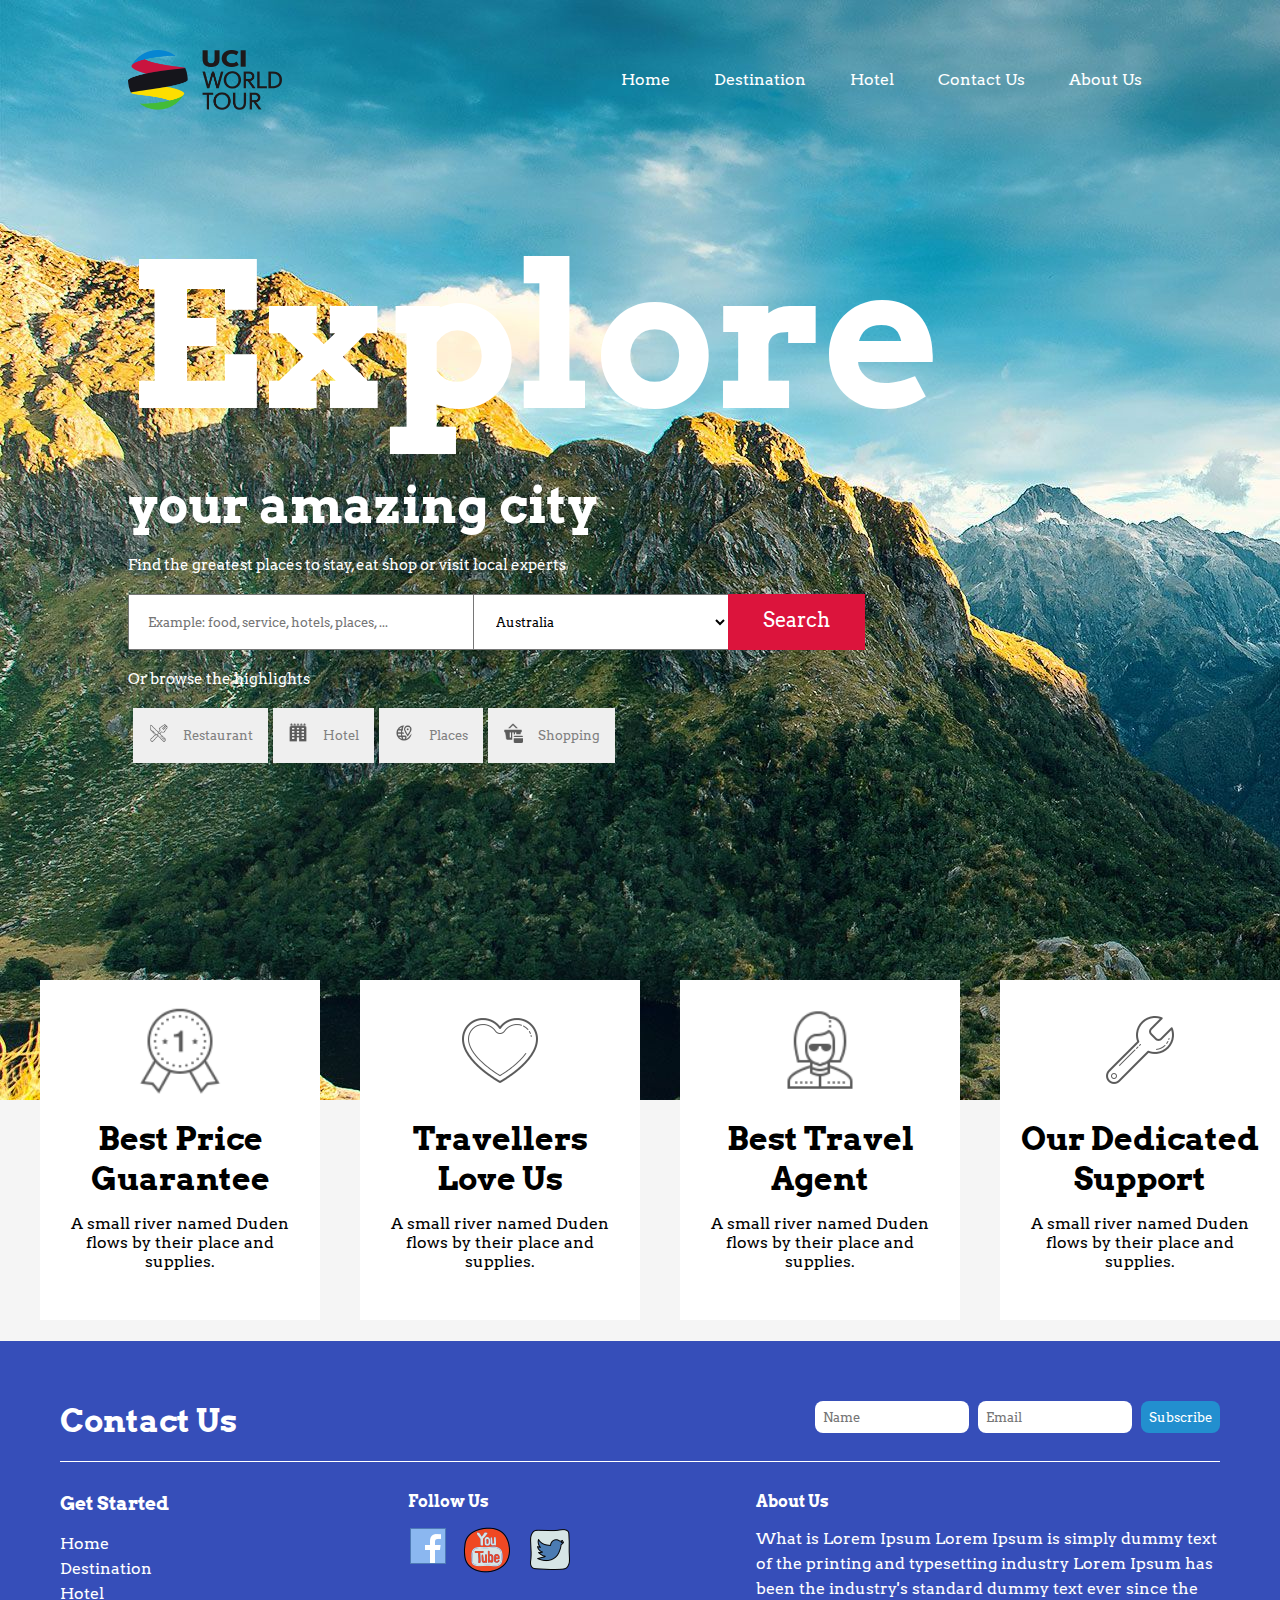
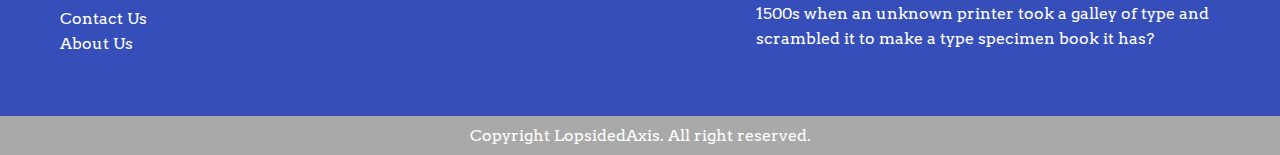
==== index.html @ 25aca49e "first commit" ====
<!DOCTYPE html>
<html class="no-js">
    <head>
        <meta charset="utf-8">
        <meta http-equiv="X-UA-Compatible" content="IE=edge">
        <title>Home</title>
        <meta name="description" content="">
        <meta name="viewport" content="width=device-width, initial-scale=1">

        <link href="https://fonts.googleapis.com/css2?family=Arvo&display=swap" rel="stylesheet">
        <link rel="stylesheet" href="./css/style.css">
    </head>
    <body>
        <header>
            <div class="for-nav">
                <img src="./images/UCI World Tour.png">
                <nav>
                    <a href='./index.html' target="_blank">Home</a>
                    <a href='./destinations.html' target="_blank">Destination</a>
                    <a href='./hotels.html' target="_blank">Hotel</a>
                    <a href="./contactus.html" target="_blank">Contact Us</a>
                    <a href="./aboutus.html" target="_blank">About Us</a>
                </nav>
                <div class="for-search">
                    <h1>Explore</h1>
                    <h3>your amazing city</h3>
                    <p>Find the greatest places to stay, eat shop or visit local experts</p>
                    <form>
                        <input type="text" placeholder="Example: food, service, hotels, places, ...">
                        <select>
                            <option>Australia</option>
                            <option>Cambodia</option>
                            <option>England</option>
                            <option>Malaysia</option>
                            <option>Indonesia</option>
                            <option>Russia</option>
                            <option>USA</option>
                        </select>
                        <button type="button">Search</button>
                    </form>
                    <p>Or browse the highlights</p>
                    <div class="for-group-of-button">
                        <button type="button">
                            <img src="./images/restaurant_64px.png">
                            <p>Restaurant</p>
                        </button>
                        <button type="button">
                            <img src="./images/hotel_50px.png">
                            <p>Hotel</p>
                        </button>
                        <button type="button">
                            <img src="./images/location_32px.png">
                            <p>Places</p>
                        </button>
                        <button type="button">
                            <img src="./images/shopping_30px.png">
                            <p>Shopping</p>
                        </button>
                    </div>
                </div>
            </div>
        </header>

        <div class="for-subheader">
            <div class="element">
                <img src="./images/best_seller_80px.png">
                <h1>Best Price Guarantee</h1>
                <p>A small river named Duden flows by their place and supplies.</p>
            </div>
            <div class="element">
                <img src="./images/love_100px.png">
                <h1>Travellers Love Us</h1>
                <p>A small river named Duden flows by their place and supplies.</p>
            </div>
            <div class="element">
                <img src="./images/agent_80px.png">
                <h1>Best Travel Agent</h1>
                <p>A small river named Duden flows by their place and supplies.</p>
            </div>
            <div class="element">
                <img src="./images/support_100px.png">
                <h1>Our Dedicated Support</h1>
                <p>A small river named Duden flows by their place and supplies.</p>
            </div>
        </div>

        <footer>
            <div class='first-footer-row'>
                <div class="for-contact-us">
                    <h1>Contact Us</h1>
                </div>
                <div class="for-subscribe">
                    <form>
                        <input type="text" id='txtName' name="txtName" placeholder="Name">
                        <input type="text" id='txtEmail' name="txtEmail" placeholder="Email">
                        <button type="button">Subscribe</button>
                    </form>
                </div>
            </div>
            <div class="second-footer-row">
                <div class="first-column">
                    <h3>Get Started</h3>
                    <ul>
                        <li><a href="./index.html" target="_blank">Home</a></li>
                        <li><a href='./destinations.html' target="_blank">Destination</a></li>
                        <li><a href='./hotels.html' target="_blank">Hotel</a></li>
                        <li><a href="./contactus.html" target="_blank">Contact Us</a></li>
                        <li><a href="./aboutus.html" target="_blank">About Us</a></li>
                    </ul>
                </div>
                <div class="second-column">
                    <h4>Follow Us</h4>
                    <ul>
                        <li><a href="https://web.facebook.com/?_rdc=1&_rdr" target="_blank"><img src="./images/facebook_old_40px.png"></a></li>
                        <li><a href="https://www.youtube.com/" target="_blank"><img src="./images/youtube_48px.png"></a></li>
                        <li><a href="https://twitter.com/explore" target="_blank"><img src="./images/twitter_48px.png"></a></li>
                    </ul>
                </div>
                <div class="third-column">
                    <h4>About Us</h4>
                    <p>
                        What is Lorem Ipsum Lorem Ipsum is simply dummy text of the printing and typesetting industry Lorem Ipsum has been the industry's standard 
                        dummy text ever since the 1500s when an unknown printer took a galley of type and scrambled it to make a type specimen book it has?
                    </p>
                </div>
            </div>
        </footer>
        
        <div id="for-copyright">
            <p>Copyright LopsidedAxis. All right reserved.</p>
        </div>

        <script src="" async defer></script>
    </body>
</html>
---- css/style.css ----
* {
    margin: 0;
    padding: 0;

    font-family: 'Arvo', serif;
}

body {
    background-color: #f5f5f5;
}

header {
    height: 1000px;
    background-image: url('../images/Landscape 1.jpg');
    padding: 50px 10%;
}

header .for-nav img {
    height: 60px;
}

header .for-nav nav {
    margin-top: 20px;
    float: right;
    color: white;
}

header .for-nav nav a {
    color: white;
    text-decoration: none;
    padding: 10px;
    margin-right: 20px;
}

header .for-nav nav a:last-child {
    margin-right: 0px;
}

header .for-nav nav a:hover {
    transition: 0.5s;
    border-radius: 10px;
    padding: 10px;
    background-color: white;
    color: gray;
}

header .for-nav .for-search {
    margin-top: 100px;
    color: white;
}

header .for-nav .for-search h1 {
    font-size: 200px;
}

header .for-nav .for-search h3 {
    font-size: 50px;
}

header .for-nav .for-search p {
    margin-top: 20px;
    font-size: 15px;
    margin-bottom: 20px;
}

header .for-nav .for-search form input {
    padding: 18px;
    margin-right: -6px;
    width: 30%;
}

header .for-nav .for-search form select {
    padding: 18px;
    margin-right: -5px;
    width: 25%;
}

header .for-nav .for-search form button {
    padding: 14px 35px 17px 35px;
    background-color: crimson;
    color: white;
    border: none;
    font-size: 20px;
}

header .for-nav .for-search form button:hover {
    transition: 0.5s;
    background-color: rgb(151, 20, 46);
}

header .for-nav .for-search .for-group-of-button img {
    margin-top: 15px;
    height: 20px;
}

header .for-nav .for-search .for-group-of-button p {
    float: right;
    margin-top: 20px;
    margin-left: 15px;
    font-size: 13px;
}

header .for-nav .for-search .for-group-of-button button {
    padding: 0px 15px;
    color: grey;
    border: none;
    align-items: middle;
    float: left;
    margin-left: 5px;
}

header .for-nav .for-search .for-group-of-button button:hover {
    background-color: rgb(211, 198, 175);
    transition: 0.5s;
}

.for-subheader {
    margin-top: -120px;
    left: 50%;
    display: flex;
    justify-content: center;
}

.for-subheader .element{
    height: 300px;
    background-color: white;
    width: 260px;
    padding: 20px;
    text-align: center;
    float: left;
    margin-left: 40px;
    margin-bottom: 1px;
}

.for-subheader .element:hover {
    transition: 0.5s;
    border: 1px solid gray;
}

.for-subheader .element img{
    height: 100px;
}

.for-subheader .element img,h1{
    margin-bottom: 15px;
}

footer {
    clear: both;
    margin-top: 20px;
    padding: 60px;
    background-color: #364EB9;
    color: white;
    overflow: auto;
}

footer .first-footer-row .for-contact-us {
    float: left;
}

footer .first-footer-row .for-subscribe {
    float: right;
}

footer .first-footer-row .for-subscribe form input {
    padding: 8px;
    border-radius: 8px;
    border: none;
    margin-right: 5px;
}

footer .first-footer-row .for-subscribe form button {
    padding: 8px;
    border-radius: 8px;
    border: none;
    background-color: #228FCF;
    color: white;
}

footer .first-footer-row .for-subscribe form button:hover {
    background-color: darkorange;
    transition: 0.5s;
}

footer .second-footer-row {
    margin-top: 60px;
    margin-bottom: 60px;
    color: white;
    border-top: 1px solid white;
}

footer .second-footer-row div {
    float: left;
    width: 30%;
    margin-top: 30px;
}

footer .second-footer-row div:first-child {
    margin-left: 0%;
}

footer .second-footer-row div:last-child {
    width: 40%;
}

footer .second-footer-row .first-column ul {
    margin-top: 15px;
    text-decoration: none;
    list-style-type: none;
    line-height: 25px;
}

footer .second-footer-row .first-column ul li a {
    text-decoration: none;
    color: white;
}

footer .second-footer-row .second-column ul {
    margin-top: 15px;
    list-style-type: none;
}

footer .second-footer-row .second-column ul li {
    float: left;
    margin-left: 15px;
}

footer .second-footer-row .second-column ul li:first-child {
    margin-left: 0px;
}

footer .second-footer-row .third-column p {
    margin-top: 15px;
    line-height: 25px;
}

#for-copyright {
    clear: both;
    text-align: center;
    background-color: darkgray;
}

#for-copyright p {
    padding: 10px;
    color: white;
}
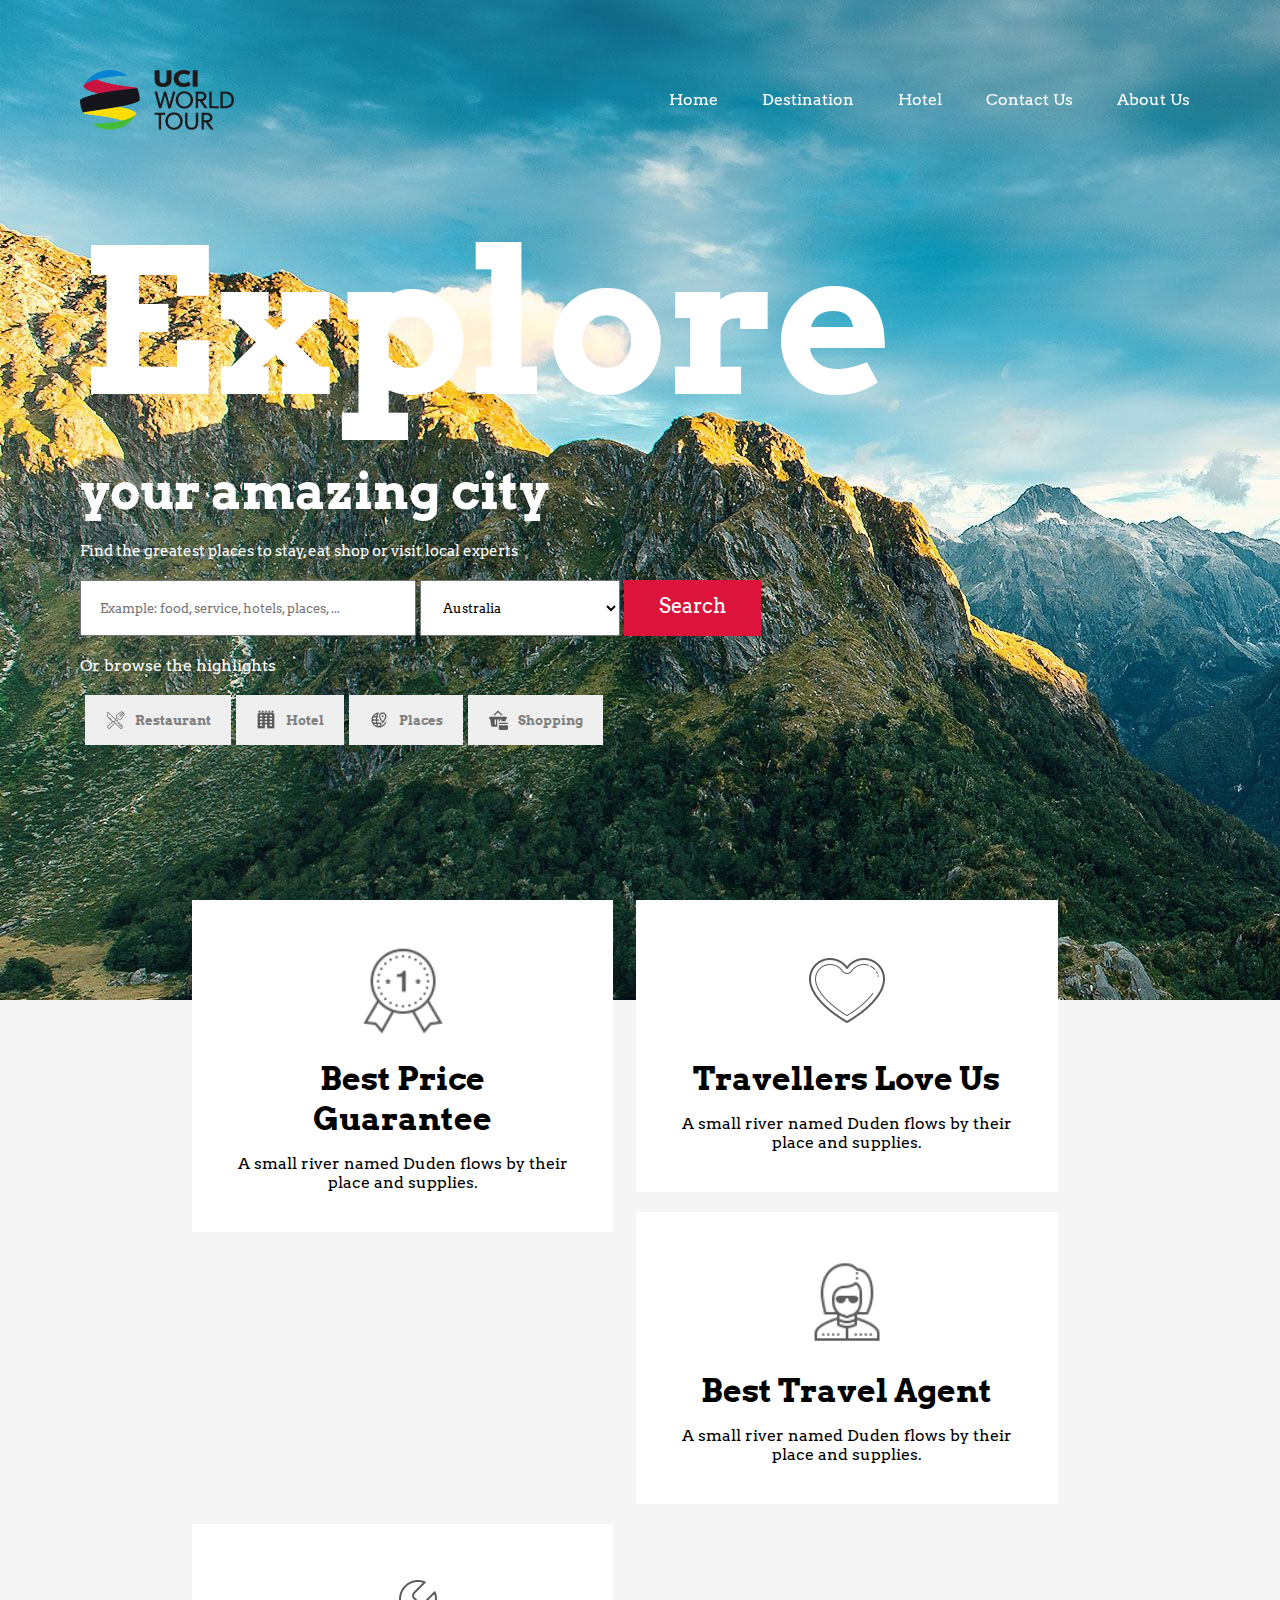
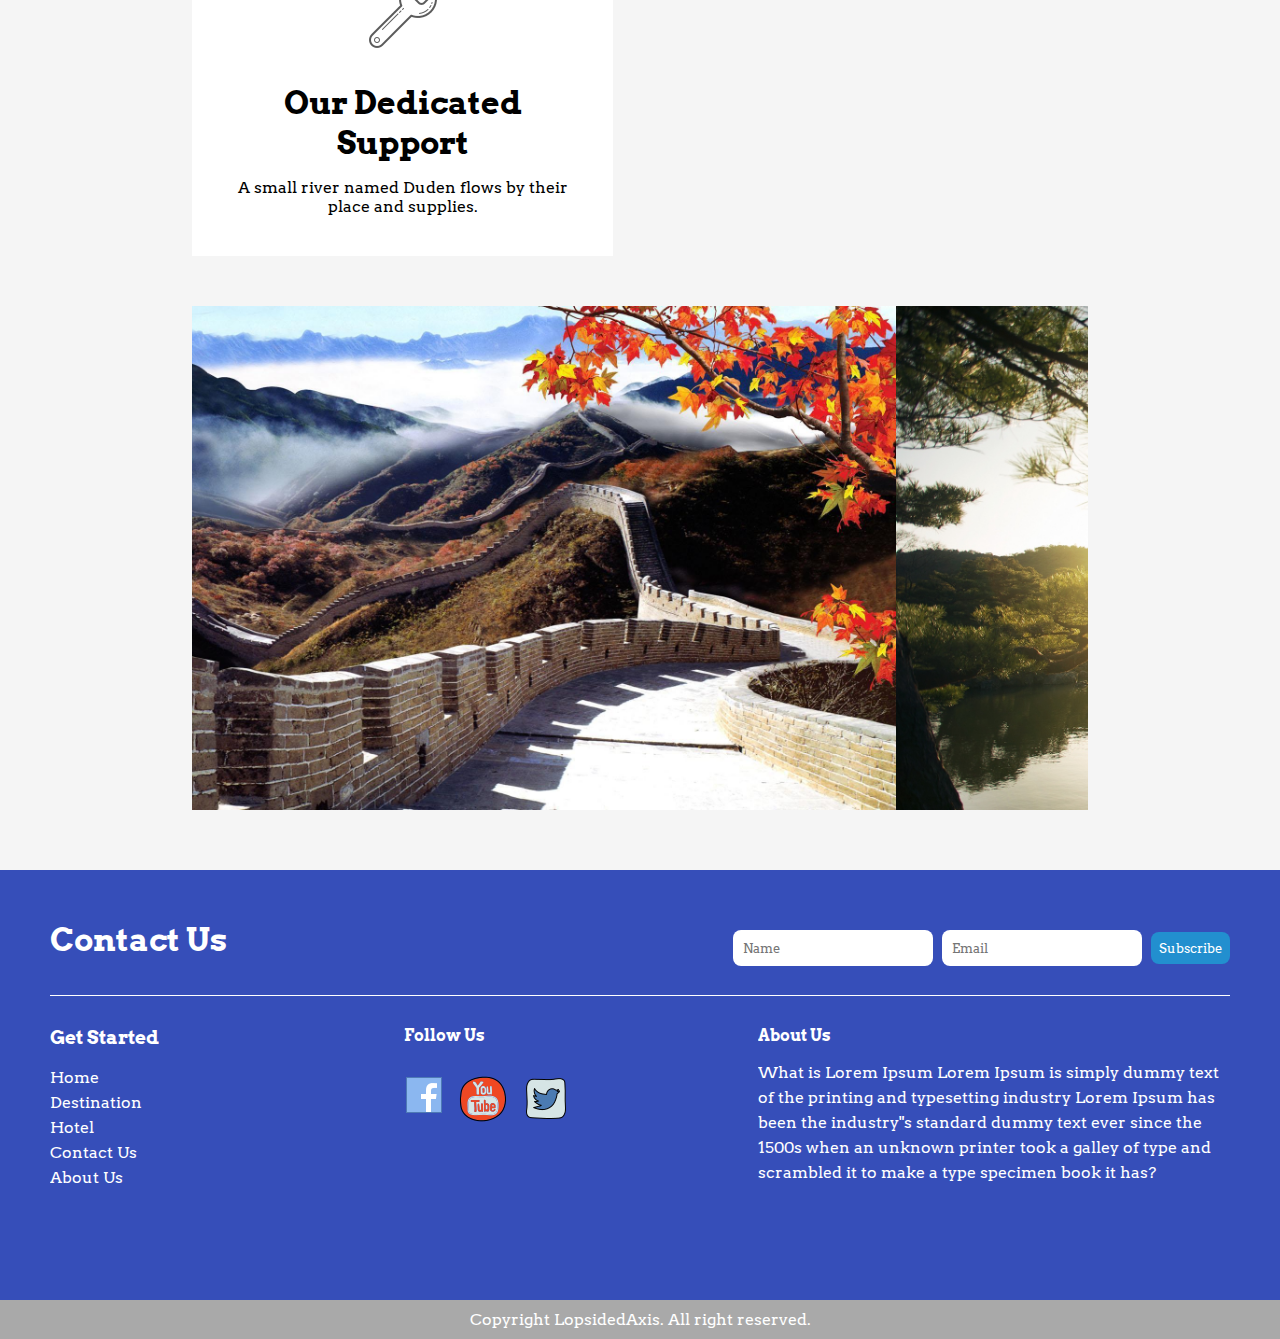
==== commit 1376e6ba: "uploading existing file" ====
--- a/index.html
+++ b/index.html
@@ -8,91 +8,132 @@
         <meta name="viewport" content="width=device-width, initial-scale=1">
 
         <link href="https://fonts.googleapis.com/css2?family=Arvo&display=swap" rel="stylesheet">
-        <link rel="stylesheet" href="./css/style.css">
+        <link rel="stylesheet" href="style-for-header.css">
+        <link rel="stylesheet" href="style-for-index.css">
+        <link rel="stylesheet" href="style-for-slider.css">
+        <link rel="stylesheet" href="style-for-footer.css">
     </head>
     <body>
         <header>
             <div class="for-nav">
-                <img src="./images/UCI World Tour.png">
+                <img src="UCI World Tour.png">
                 <nav>
-                    <a href='./index.html' target="_blank">Home</a>
-                    <a href='./destinations.html' target="_blank">Destination</a>
-                    <a href='./hotels.html' target="_blank">Hotel</a>
-                    <a href="./contactus.html" target="_blank">Contact Us</a>
-                    <a href="./aboutus.html" target="_blank">About Us</a>
+                    <a href="index.html">Home</a>
+                    <a href="destinations.html">Destination</a>
+                    <a href="hotels.html">Hotel</a>
+                    <a href="contactus.html">Contact Us</a>
+                    <a href="aboutus.html">About Us</a>
                 </nav>
-                <div class="for-search">
-                    <h1>Explore</h1>
-                    <h3>your amazing city</h3>
-                    <p>Find the greatest places to stay, eat shop or visit local experts</p>
-                    <form>
-                        <input type="text" placeholder="Example: food, service, hotels, places, ...">
-                        <select>
-                            <option>Australia</option>
-                            <option>Cambodia</option>
-                            <option>England</option>
-                            <option>Malaysia</option>
-                            <option>Indonesia</option>
-                            <option>Russia</option>
-                            <option>USA</option>
-                        </select>
-                        <button type="button">Search</button>
-                    </form>
+
+                <div class="for-sidebar-menu">
+                    <input type="checkbox" class="openSidebarMenu" id="openSidebarMenu">
+                    <label for="openSidebarMenu" class="sidebarIconToggle">
+                        <div class="spinner diagonal part-1"></div>
+                        <div class="spinner horizontal"></div>
+                        <div class="spinner diagonal part-2"></div>
+                    </label>
+                    <div id="sidebarMenu">
+                        <ul class="sidebarMenuInner">
+                            <li><a href="index.html">Home</a></li>
+                            <li><a href="destinations.html">Destination</a></li>
+                            <li><a href="hotels.html">Hotel</a></li>
+                            <li><a href="contactus.html">Contact Us</a></li>
+                            <li><a href="aboutus.html">About</a></li>
+                        </ul>
+                    </div>
+                </div>
+            </div>
+
+            <div class="for-search">
+                <h1>Explore</h1>
+                <h3>your amazing city</h3>
+                <p class="for-third-subtitle">Find the greatest places to stay, eat shop or visit local experts</p>
+
+                <form>
+                    <input type="text" placeholder="Example: food, service, hotels, places, ...">
+                    <select>
+                        <option>Australia</option>
+                        <option>Cambodia</option>
+                        <option>England</option>
+                        <option>Malaysia</option>
+                        <option>Indonesia</option>
+                        <option>Russia</option>
+                        <option>USA</option>
+                    </select>
+                    <button type="button">Search</button>
+                </form>
+               
+                <div class="for-group-of-button">
                     <p>Or browse the highlights</p>
-                    <div class="for-group-of-button">
-                        <button type="button">
-                            <img src="./images/restaurant_64px.png">
-                            <p>Restaurant</p>
-                        </button>
-                        <button type="button">
-                            <img src="./images/hotel_50px.png">
-                            <p>Hotel</p>
-                        </button>
-                        <button type="button">
-                            <img src="./images/location_32px.png">
-                            <p>Places</p>
-                        </button>
-                        <button type="button">
-                            <img src="./images/shopping_30px.png">
-                            <p>Shopping</p>
-                        </button>
-                    </div>
+                    
+                    <button type="button">
+                        <img src="restaurant_64px.png">
+                        <h4>Restaurant</h4>
+                    </button>
+                    <button type="button">
+                        <img src="hotel_50px.png">
+                        <h4>Hotel</h4>
+                    </button>
+                    <button type="button">
+                        <img src="location_32px.png">
+                        <h4>Places</h4>
+                    </button>
+                    <button type="button">
+                        <img src="shopping_30px.png">
+                        <h4>Shopping</h4>
+                    </button>
                 </div>
             </div>
         </header>
 
         <div class="for-subheader">
             <div class="element">
-                <img src="./images/best_seller_80px.png">
+                <img src="best_seller_80px.png">
                 <h1>Best Price Guarantee</h1>
                 <p>A small river named Duden flows by their place and supplies.</p>
             </div>
             <div class="element">
-                <img src="./images/love_100px.png">
+                <img src="love_100px.png">
                 <h1>Travellers Love Us</h1>
                 <p>A small river named Duden flows by their place and supplies.</p>
             </div>
             <div class="element">
-                <img src="./images/agent_80px.png">
+                <img src="agent_80px.png">
                 <h1>Best Travel Agent</h1>
                 <p>A small river named Duden flows by their place and supplies.</p>
             </div>
             <div class="element">
-                <img src="./images/support_100px.png">
+                <img src="support_100px.png">
                 <h1>Our Dedicated Support</h1>
                 <p>A small river named Duden flows by their place and supplies.</p>
             </div>
         </div>
 
+        <div class="container">
+            <div class="leftside"></div>
+            <div class="slider">
+                <img src="Destination 1.jpg">
+                <img src="Destination 2.jpg">
+                <img src="Destination 3.jpg">
+                <img src="Destination 4.jpg">
+                <img src="Destination 5.jpg">
+            </div>
+            <div class="rightside"></div>
+        </div>
+
+        <div class="for-content">
+            
+        </div>
+
         <footer>
-            <div class='first-footer-row'>
+            <div class="first-footer-row">
                 <div class="for-contact-us">
                     <h1>Contact Us</h1>
                 </div>
                 <div class="for-subscribe">
                     <form>
-                        <input type="text" id='txtName' name="txtName" placeholder="Name">
-                        <input type="text" id='txtEmail' name="txtEmail" placeholder="Email">
+                        <input type="text" id="txtName" name="txtName" placeholder="Name">
+                        <input type="text" id="txtEmail" name="txtEmail" placeholder="Email">
                         <button type="button">Subscribe</button>
                     </form>
                 </div>
@@ -101,25 +142,27 @@
                 <div class="first-column">
                     <h3>Get Started</h3>
                     <ul>
-                        <li><a href="./index.html" target="_blank">Home</a></li>
-                        <li><a href='./destinations.html' target="_blank">Destination</a></li>
-                        <li><a href='./hotels.html' target="_blank">Hotel</a></li>
-                        <li><a href="./contactus.html" target="_blank">Contact Us</a></li>
-                        <li><a href="./aboutus.html" target="_blank">About Us</a></li>
+                        <li><a href="index.html">Home</a></li>
+                        <li><a href="destinations.html">Destination</a></li>
+                        <li><a href="hotels.html">Hotel</a></li>
+                        <li><a href="contactus.html">Contact Us</a></li>
+                        <li><a href="aboutus.html">About Us</a></li>
                     </ul>
                 </div>
                 <div class="second-column">
                     <h4>Follow Us</h4>
-                    <ul>
-                        <li><a href="https://web.facebook.com/?_rdc=1&_rdr" target="_blank"><img src="./images/facebook_old_40px.png"></a></li>
-                        <li><a href="https://www.youtube.com/" target="_blank"><img src="./images/youtube_48px.png"></a></li>
-                        <li><a href="https://twitter.com/explore" target="_blank"><img src="./images/twitter_48px.png"></a></li>
-                    </ul>
+                    <div class="for-image">
+                        <ul>
+                            <li><a href="https://web.facebook.com/?_rdc=1&_rdr" target="_blank"><img src="facebook_old_40px.png"></a></li>
+                            <li><a href="https://www.youtube.com/" target="_blank"><img src="youtube_48px.png"></a></li>
+                            <li><a href="https://twitter.com/explore" target="_blank"><img src="twitter_48px.png"></a></li>
+                        </ul>
+                    </div>
                 </div>
                 <div class="third-column">
                     <h4>About Us</h4>
                     <p>
-                        What is Lorem Ipsum Lorem Ipsum is simply dummy text of the printing and typesetting industry Lorem Ipsum has been the industry's standard 
+                        What is Lorem Ipsum Lorem Ipsum is simply dummy text of the printing and typesetting industry Lorem Ipsum has been the industry"s standard 
                         dummy text ever since the 1500s when an unknown printer took a galley of type and scrambled it to make a type specimen book it has?
                     </p>
                 </div>
@@ -130,6 +173,6 @@
             <p>Copyright LopsidedAxis. All right reserved.</p>
         </div>
 
-        <script src="" async defer></script>
+        <script src="app.js"></script>
     </body>
 </html>--- a/style-for-header.css
+++ b/style-for-header.css
@@ -0,0 +1,218 @@
+header .for-nav {
+    position: fixed;
+    width: 100%;
+    height: 60px;
+    padding: 20px;
+} 
+
+header .for-nav img {
+    position: fixed;
+    height: 60px;
+    left: 80px;
+}
+
+header .for-nav nav {
+    position: fixed;
+    margin-top: 20px;
+    float: right;
+    color: white;
+    margin-right: 0;
+    top: 70px;
+    right: 80px;
+}
+
+header .for-nav nav a {
+    color: white;
+    text-decoration: none;
+    padding: 10px;
+    margin-right: 20px;
+    text-decoration: none;
+}
+
+header .for-nav nav a:last-child {
+    margin-right: 0px;
+}
+
+header .for-nav nav a:hover {
+    transition: 0.5s;
+    border-radius: 10px;
+    padding: 10px;
+    background-color: white;
+    color: gray;
+}
+
+/* --------------------------------------------------------------------------------------------- */
+
+#sidebarMenu {
+    height: 100%;
+    position: fixed;
+    top: 100px;
+    right: 0;
+    width: 250px;
+    margin-top: 60px;
+    transform: translateX(250px);
+    transition: transform 250ms ease-in-out;
+    background: linear-gradient(180deg, #FC466B 0%, #3F5EFB 100%);
+  }
+  
+  .sidebarMenuInner {
+    margin: 0;
+    padding: 0;
+    border-top: 1px solid rgba(255, 255, 255, 0.10);
+  }
+  
+  .sidebarMenuInner li {
+    list-style: none;
+    color: #fff;
+    text-transform: uppercase;
+    font-weight: bold;
+    padding: 20px;
+    cursor: pointer;
+    border-bottom: 1px solid rgba(255, 255, 255, 0.10);
+  }
+  
+  .sidebarMenuInner li span {
+    display: block;
+    font-size: 14px;
+    color: rgba(255, 255, 255, 0.50);
+  }
+  
+  .sidebarMenuInner li a {
+    color: #fff;
+    text-transform: uppercase;
+    font-weight: bold;
+    cursor: pointer;
+    text-decoration: none;
+  }
+  
+  .for-sidebar-menu {
+    display: none;
+  }
+  
+  input[type="checkbox"]:checked ~ #sidebarMenu { transform: translateX(0) }
+
+  input[type=checkbox] {
+    transition: all 0.3s;
+    box-sizing: border-box;
+    display: none;
+  }
+  
+  .sidebarIconToggle {
+    transition: all 0.3s;
+    box-sizing: border-box;
+    cursor: pointer;
+    position: absolute;
+    z-index: 99;
+    height: 100%;
+    width: 100%;
+    top: 40px;
+    right: 100px;
+    height: 22px;
+    width: 22px;
+  }
+  
+  .spinner {
+    transition: all 0.3s;
+    box-sizing: border-box;
+    position: absolute;
+    height: 3px;
+    width: 100%;
+    background-color: #fff;
+  }
+  
+  .horizontal {
+    transition: all 0.3s;
+    box-sizing: border-box;
+    position: relative;
+    float: left;
+    margin-top: 3px;
+  }
+  
+  .diagonal.part-1 {
+    position: relative;
+    transition: all 0.3s;
+    box-sizing: border-box;
+    float: left;
+  }
+  
+  .diagonal.part-2 {
+    transition: all 0.3s;
+    box-sizing: border-box;
+    position: relative;
+    float: left;
+    margin-top: 3px;
+  }
+  
+  input[type=checkbox]:checked ~ .sidebarIconToggle > .horizontal {
+    transition: all 0.3s;
+    box-sizing: border-box;
+    opacity: 0;
+  }
+  
+  input[type=checkbox]:checked ~ .sidebarIconToggle > .diagonal.part-1 {
+    transition: all 0.3s;
+    box-sizing: border-box;
+    transform: rotate(135deg);
+    margin-top: 8px;
+  }
+  
+  input[type=checkbox]:checked ~ .sidebarIconToggle > .diagonal.part-2 {
+    transition: all 0.3s;
+    box-sizing: border-box;
+    transform: rotate(-135deg);
+    margin-top: -9px;
+  }
+  
+  @media screen and (max-width: 1000px) {
+    header .for-nav nav ul li:last-child {
+      display: none;
+    }
+  
+    header .for-nav nav {
+      display: none;
+    }
+  
+    .for-sidebar-menu {
+      display: block;
+    }
+  }
+
+/* --------------------------------------------------------------------------------------------- */
+
+header .for-title {
+    margin-left: 100px;
+    color: white;
+    margin-top: 350px;
+}
+
+header .for-title h1 {
+    font-size: 120px;
+}
+
+header .for-title h4 {
+    font-size: 32px;
+}
+
+@media screen and (max-width: 1000px)
+{
+    header .for-title h1 {
+        font-size: 70px;
+    }
+    
+    header .for-title h4 {
+        font-size: 22px;
+    }
+}
+
+@media screen and (max-width: 800px)
+{
+    header .for-title {
+        margin: 350px auto 0px auto;
+        width: 80%;
+        text-align: center;
+    }
+
+    header .for-nav img {
+      left: 50px;
+    }
+}--- a/style-for-index.css
+++ b/style-for-index.css
@@ -0,0 +1,426 @@
+* {
+    margin: 0;
+    padding: 0;
+    box-sizing: border-box;
+
+    font-family: 'Arvo', serif;
+}
+
+body {
+    background-color: #f5f5f5;
+}
+
+header {
+  height: 1000px;
+  background-image: url('Landscape 1.jpg');
+  background-repeat: no-repeat;
+  padding: 50px 0px 50px 0px;
+}
+
+header .for-nav {
+  position: fixed;
+  width: 100%;
+  height: 100px;
+  padding: 20px;
+
+  z-index: 100;
+} 
+
+header .for-nav img {
+  position: fixed;
+  height: 60px;
+  left: 80px;
+}
+
+header .for-nav nav {
+  position: fixed;
+  margin-top: 20px;
+  color: white;
+  top: 70px;
+  right: 80px;
+
+  overflow-y: hidden;
+}
+
+header .for-nav nav a 
+{
+  color: white;
+  text-decoration: none;
+  padding: 10px;
+  margin-right: 20px;
+  text-decoration: none;
+}
+
+header .for-nav nav a:last-child {
+  margin-right: 0px;
+}
+
+header .for-nav nav a:hover {
+  transition: 0.5s;
+  border-radius: 10px;
+  padding: 10px;
+  background-color: white;
+  color: gray;
+}
+
+/* --------------------------------------------------------------------------------------------- */
+
+#sidebarMenu {
+    height: 100%;
+    position: fixed;
+    top: 100px;
+    right: 0;
+    width: 250px;
+    margin-top: 60px;
+    transform: translateX(250px);
+    transition: transform 250ms ease-in-out;
+    background: linear-gradient(180deg, #FC466B 0%, #3F5EFB 100%);
+  }
+  
+  .sidebarMenuInner {
+    margin: 0;
+    padding: 0;
+    border-top: 1px solid rgba(255, 255, 255, 0.10);
+  }
+  
+  .sidebarMenuInner li {
+    list-style: none;
+    color: #fff;
+    text-transform: uppercase;
+    font-weight: bold;
+    padding: 20px;
+    cursor: pointer;
+    border-bottom: 1px solid rgba(255, 255, 255, 0.10);
+  }
+  
+  .sidebarMenuInner li span {
+    display: block;
+    font-size: 14px;
+    color: rgba(255, 255, 255, 0.50);
+  }
+  
+  .sidebarMenuInner li a {
+    color: #fff;
+    text-transform: uppercase;
+    font-weight: bold;
+    cursor: pointer;
+    text-decoration: none;
+  }
+  
+  .for-sidebar-menu {
+    display: none;
+  }
+  
+  input[type="checkbox"]:checked ~ #sidebarMenu { transform: translateX(0) }
+
+  input[type=checkbox] {
+    transition: all 0.3s;
+    box-sizing: border-box;
+    display: none;
+  }
+  
+.sidebarIconToggle {
+  transition: all 0.3s;
+  box-sizing: border-box;
+  cursor: pointer;
+  position: absolute;
+  z-index: 99;
+  height: 100%;
+  width: 100%;
+  top: 45px;
+  right: 60px;
+  height: 22px;
+  width: 22px;
+}
+  
+.spinner {
+  transition: all 0.3s;
+  box-sizing: border-box;
+  position: absolute;
+  height: 3px;
+  width: 100%;
+  background-color: #fff;
+}
+  
+.horizontal {
+  transition: all 0.3s;
+  box-sizing: border-box;
+  position: relative;
+  float: left;
+  margin-top: 3px;
+}
+  
+.diagonal.part-1 {
+  position: relative;
+  transition: all 0.3s;
+  box-sizing: border-box;
+  float: left;
+}
+  
+.diagonal.part-2 {
+  transition: all 0.3s;
+  box-sizing: border-box;
+  position: relative;
+  float: left;
+  margin-top: 3px;
+}
+  
+input[type=checkbox]:checked ~ .sidebarIconToggle > .horizontal {
+  transition: all 0.3s;
+  box-sizing: border-box;
+  opacity: 0;
+}
+  
+input[type=checkbox]:checked ~ .sidebarIconToggle > .diagonal.part-1 {
+  transition: all 0.3s;
+  box-sizing: border-box;
+  transform: rotate(135deg);
+  margin-top: 8px;
+}
+  
+input[type=checkbox]:checked ~ .sidebarIconToggle > .diagonal.part-2 {
+  transition: all 0.3s;
+  box-sizing: border-box;
+  transform: rotate(-135deg);
+  margin-top: -9px;
+}
+  
+@media screen and (max-width: 1000px) {
+  header .for-nav nav ul li:last-child {
+    display: none;
+  }
+  
+  header .for-nav nav {
+    display: none;
+  }
+  
+  .for-sidebar-menu {
+    display: block;
+  }
+}
+
+/* --------------------------------------------------------------------------------------------- */
+
+header .for-search {
+  width: 100%;
+  height: auto;
+  color: white;
+  margin-top: 70px;
+  padding: 80px;
+}
+
+header .for-search h1 {
+  font-size: 200px;
+}
+
+header .for-search h3 {
+  font-size: 50px;
+}
+
+header .for-search .for-third-subtitle {
+  margin-top: 20px;
+  font-size: 15px;
+  margin-bottom: 20px;
+}
+
+header .for-search form input {
+  padding: 18px;
+  width: 30%;
+}
+
+header .for-search form select {
+  padding: 18px;
+  width: 200px;
+}
+
+header .for-search form button {
+  padding: 14px 35px 17px 35px;
+  background-color: crimson;
+  color: white;
+  border: none;
+  font-size: 20px;
+}
+
+header .for-search form button:hover {
+  transition: 0.5s;
+  background-color: rgb(151, 20, 46);
+}
+
+header .for-search .for-group-of-button p {
+  margin-top: 20px;
+  margin-bottom: 20px;
+}
+
+header .for-search .for-group-of-button button {
+  padding: 15px 20px;
+  color: grey;
+  border: none;
+  float: left;
+  margin-left: 5px;
+  
+  display: flex;
+  align-items: center;
+  justify-items: center;
+}
+
+header .for-search .for-group-of-button button:hover {
+    background-color: rgb(211, 198, 175);
+    transition: 0.5s;
+}
+
+header .for-search .for-group-of-button button img {
+  height: 20px;
+}
+
+header .for-search .for-group-of-button button h4 {
+  margin-left: 10px;
+}
+
+.for-subheader {
+  width: 70%;
+  height: auto;
+
+  margin: 0 auto;
+  margin-top: -100px;
+
+  /* display: flex;
+  align-items: center;
+  justify-content: center; */
+}
+
+.for-subheader .element{
+  background-color: white;
+  width: 23%;
+  padding: 40px;
+  text-align: center;
+  float: left;
+  margin-right: 2.6%;
+  margin-bottom: 20px;
+
+  box-sizing: border-box;
+}
+
+.for-subheader .element:last-child {
+  margin-right: 0px;
+}
+
+.for-subheader .element:hover {
+  box-shadow: 0px 0px 18px #888888;
+  transition: 1s;
+}
+
+.for-subheader .element img{
+  height: 100px;
+}
+
+.for-subheader .element img,h1{
+  margin-bottom: 15px;
+}
+
+@media screen and (max-width: 1400px)
+{
+  .for-subheader .element {
+    width: 47%;
+  }
+}
+
+@media screen and (max-width: 1000px)
+{
+  header .for-search h1 {
+    font-size: 150px;
+  }
+
+  header .for-search h3 {
+    font-size: 30px;
+  }
+}
+
+@media screen and (max-width: 800px)
+{
+  header .for-nav img {
+    left: 50px;
+  }
+
+  header .for-search {
+    text-align: center;
+  }
+
+  header .for-search h1 {
+    font-size: 70px;
+  }
+
+  header .for-search form input {
+    width: 100%;
+    border: none;
+  }
+
+  header .for-search form select {
+    width: 100%;
+    margin-top: 20px;
+  }
+
+  header .for-search .for-group-of-button button {
+    width: 46%;
+    margin-left: 4%;
+  }
+}
+
+@media screen and (max-width: 600px)
+{
+  .for-subheader .element {
+    clear: both;
+    width: 100%;
+  }
+
+  .for-subheader .element {
+    text-align: center;
+  }
+}
+
+@media screen and (max-width: 500px)
+{
+  header {
+    background-image: url('P-landscape 5.jpg');
+  }
+
+  header .for-nav img {
+    left: 50px;
+  }
+
+  header .for-search {
+    text-align: center;
+  }
+
+  header .for-search h1 {
+    font-size: 70px;
+  }
+
+  header .for-search form input {
+    width: 100%;
+    border: none;
+  }
+
+  header .for-search form select {
+    width: 100%;
+    margin-top: 20px;
+  }
+
+  header .for-search .for-group-of-button button {
+    width: 46%;
+    margin-left: 4%;
+  }
+
+  .for-container .for-element {
+    width: 80%;
+    clear: both;
+    float: none;
+    margin: 30px auto;
+  }
+
+  .for-container .for-element:last-child {
+    width: 80%;
+    clear: both;
+    float: none;
+    margin: 30px auto;
+  }   
+}--- a/style-for-slider.css
+++ b/style-for-slider.css
@@ -0,0 +1,91 @@
+* {
+    margin: 0;
+    padding: 0;
+
+    overflow-x: hidden;
+}
+
+.container {
+    overflow: hidden;
+    position: relative;
+    width: 100%;
+    height: auto;
+    margin: 30px auto;
+}
+
+.container .leftside {
+    position: absolute;
+    width: 15%;
+    height: 100%;
+    z-index: 2;
+    
+    background-color: #f5f5f5;
+}
+
+.container .rightside {
+    position: absolute;
+    width: 15%;
+    height: 100%;
+    right: 0;
+    top: 0;
+    z-index: 2;
+
+    background-color: #f5f5f5;
+}
+
+.slider {
+    overflow: hidden;
+}
+
+.slider {
+    position: relative;
+    width: 350%;
+    margin: 0;
+    left: 0;
+    text-align: left;
+    font-size: 0;
+    animation: 20s slider infinite;
+
+    z-index: 1;
+}
+
+.slider img {
+    width: 20%;
+    float: left;
+}   
+
+@keyframes slider {
+    0% {
+        left: 15%;
+    }
+    10% {
+        left: 15%;
+    }
+    20% {
+        left: -55%;
+    }
+    30% {
+        left: -55%;
+    }
+    40% {
+        left: -125%;
+    }
+    50% {
+        left: -125%;
+    }
+    60% {
+        left: -195%;
+    }
+    70% {
+        left: -195%;
+    }
+    80% {
+        left: -265%;
+    }
+    90% {
+        left: -265%;
+    }
+    100% {
+        left: -350%;
+    }
+}--- a/style-for-footer.css
+++ b/style-for-footer.css
@@ -0,0 +1,184 @@
+footer {
+    clear: both;
+    margin-top: 30px;
+    padding: 50px;
+    background-color: #364EB9;
+    color: white;
+    overflow: auto;
+}
+
+footer .first-footer-row {
+    display: flex;
+    align-items: center;
+    justify-content: space-between;
+}
+
+footer .first-footer-row .for-subscribe form input {
+    width: 200px;
+    padding: 10px;
+    border-radius: 8px;
+    margin-right: 5px;
+    border: none;
+    
+    box-sizing: border-box;
+}
+
+footer .first-footer-row .for-subscribe form button {
+    padding: 8px;
+    border-radius: 8px;
+    border: none;
+    background-color: #228FCF;
+    color: white;
+}
+
+footer .first-footer-row .for-subscribe form button:hover {
+    background-color: darkorange;
+    transition: 0.5s;
+}
+
+footer .second-footer-row {
+    margin-top: 20px;
+    margin-bottom: 60px;
+    color: white;
+    border-top: 1px solid white;
+}
+
+footer .second-footer-row div {
+    float: left;
+    width: 30%;
+    margin-top: 30px;
+}
+
+footer .second-footer-row div:first-child {
+    margin-left: 0%;
+}
+
+footer .second-footer-row div:last-child {
+    width: 40%;
+}
+
+footer .second-footer-row .first-column ul {
+    margin-top: 15px;
+    text-decoration: none;
+    list-style-type: none;
+    line-height: 25px;
+}
+
+footer .second-footer-row .first-column ul li a {
+    text-decoration: none;
+    color: white;
+}
+
+footer .second-footer-row .second-column .for-image {
+    width: 100%;
+}
+
+footer .second-footer-row .second-column ul {
+    list-style-type: none;
+}
+
+footer .second-footer-row .second-column ul li {
+    float: left;
+    margin-left: 15px;
+}
+
+footer .second-footer-row .second-column ul li:first-child {
+    margin-left: 0px;
+}
+
+footer .second-footer-row .third-column p {
+    margin-top: 15px;
+    line-height: 25px;
+}
+
+#for-copyright {
+    clear: both;
+    text-align: center;
+    background-color: darkgray;
+}
+
+#for-copyright p {
+    padding: 10px;
+    color: white;
+}
+
+@media screen and (max-width: 800px)
+{
+    footer .first-footer-row {
+        clear: both;
+        display: block;
+    }
+
+    footer .first-footer-row .for-contact-us{
+        width: 100%;
+        text-align: center;
+    }
+
+    footer .first-footer-row .for-subscribe {
+        clear: both;
+        width: 100%;
+    }
+
+    footer .first-footer-row .for-subscribe form input, button {
+        width: 100%;
+        margin-top: 20px;
+    }
+
+    footer .second-footer-row div {
+        width: 100%;
+        text-align: center;
+    }
+
+    footer .second-footer-row div:last-child {
+        width: 100%;
+    }
+
+    footer .second-footer-row .second-column div {
+        width: 100%;
+        margin-top: 0px;
+        display: flex;
+        align-items: center;
+        justify-content: center;
+    }
+
+    footer .second-footer-row .second-column .for-image {
+        margin-top: 20px;
+    }
+}
+
+@media screen and (max-width: 500px)
+{
+    footer .first-footer-row .for-subscribe {
+        clear: both;
+        width: 100%;
+    }
+
+    footer .first-footer-row .for-subscribe form input {
+        width: 100%;
+    }
+
+    footer .second-footer-row div {
+        width: 100%;
+        text-align: center;
+    }
+
+    footer .second-footer-row div:last-child {
+        width: 100%;
+    }
+
+    footer .second-footer-row .second-column div {
+        width: 100%;
+        margin-top: 0px;
+        display: flex;
+        align-items: center;
+        justify-content: center;
+    }
+
+    footer .second-footer-row .second-column .for-image {
+        margin-top: 20px;
+    }
+
+    footer .second-footer-row .third-column {
+        width: 2000px;
+    }    
+}